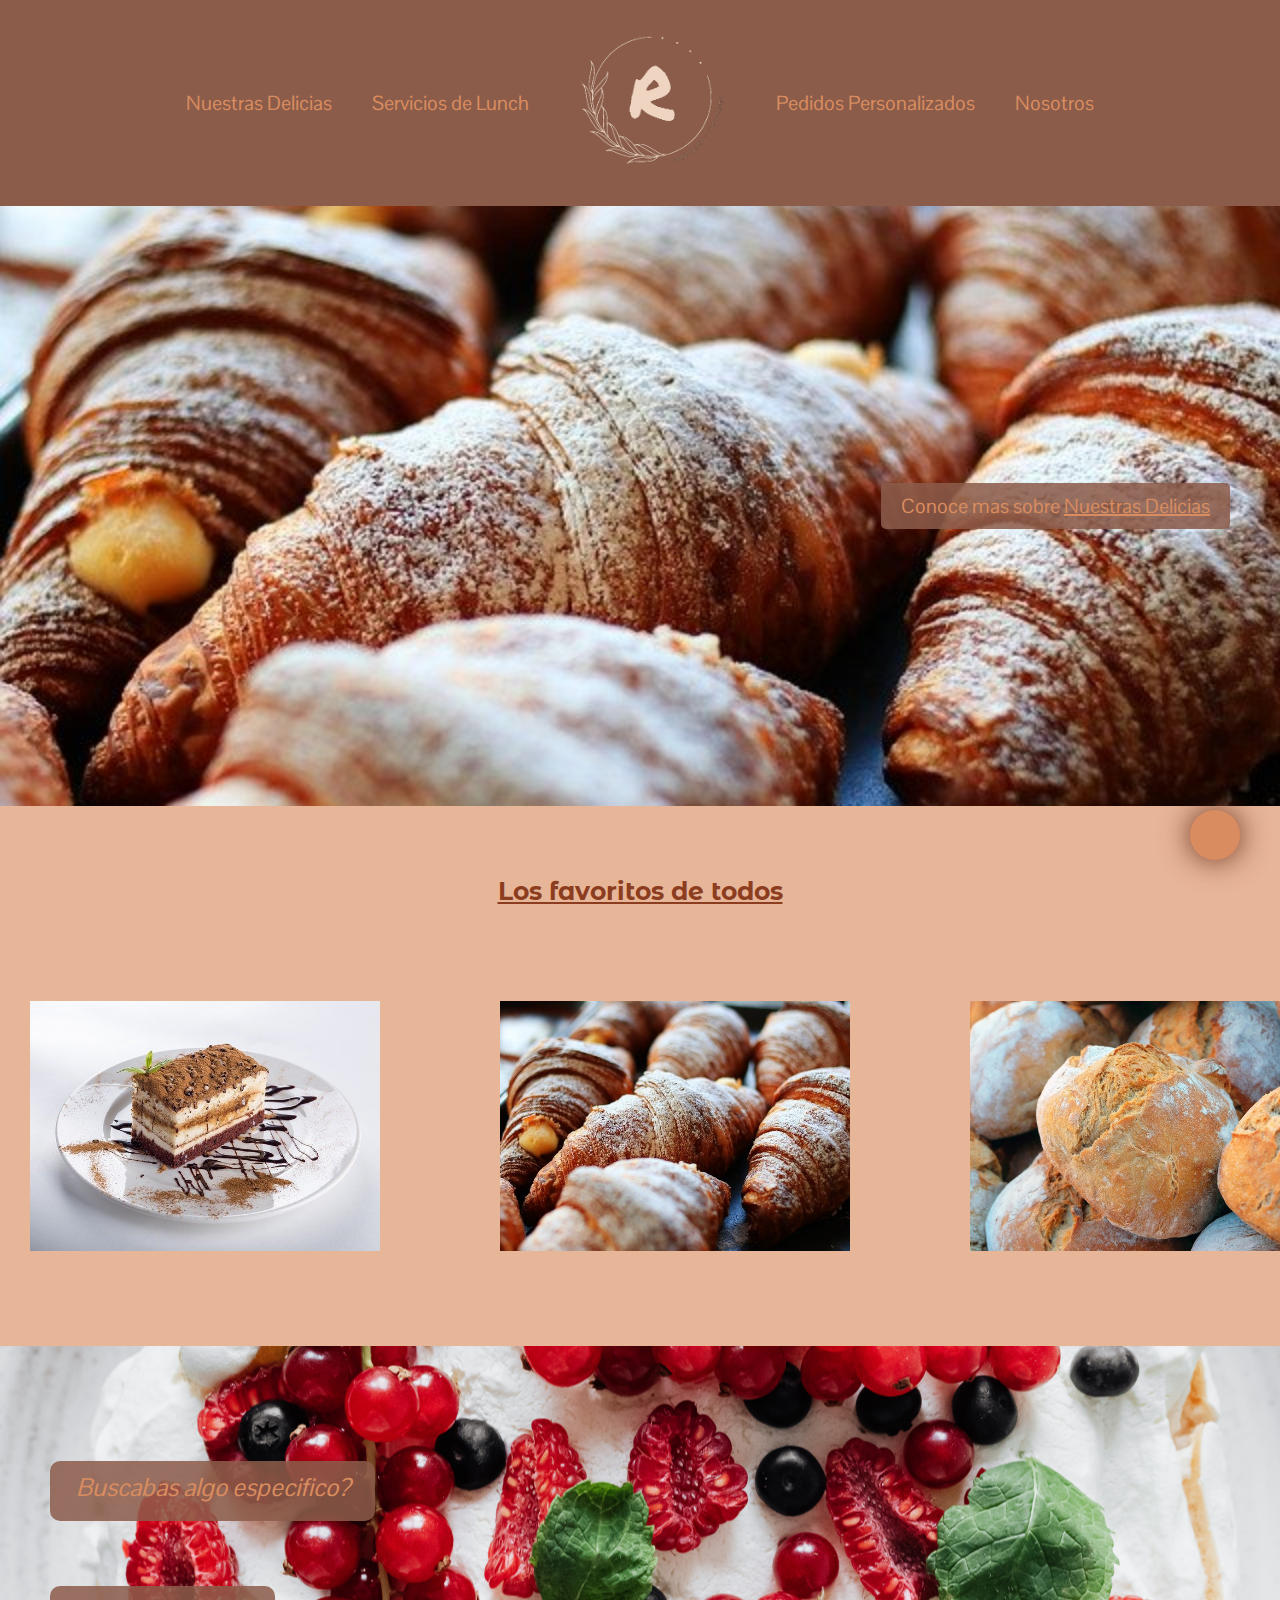
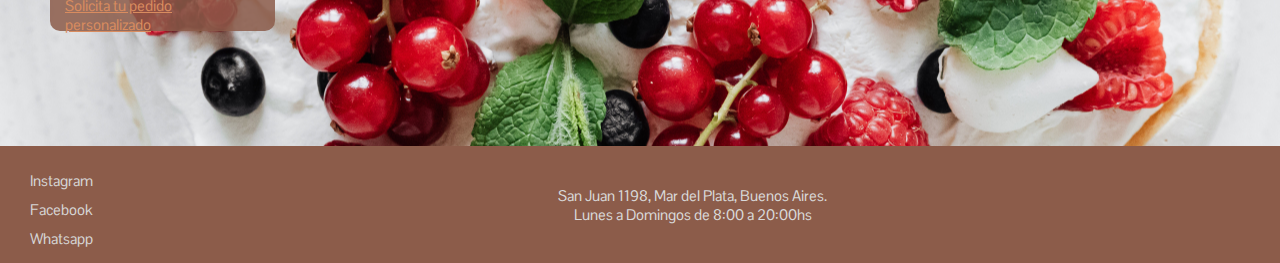
==== index.html @ c149c13a "mi primer commit" ====
<!DOCTYPE html>
<html lang="es">
<head>
    <meta charset="UTF-8">
    <meta http-equiv="X-UA-Compatible" content="IE=edge">
    <meta name="viewport" content="width=device-width, initial-scale=1.0">
    <link rel="stylesheet" href="https://cdnjs.cloudflare.com/ajax/libs/font-awesome/6.1.1/css/all.min.css" integrity="sha512-KfkfwYDsLkIlwQp6LFnl8zNdLGxu9YAA1QvwINks4PhcElQSvqcyVLLD9aMhXd13uQjoXtEKNosOWaZqXgel0g==" crossorigin="anonymous" referrerpolicy="no-referrer" />
    <link rel="stylesheet" href="./css/estilos.css">
    <link rel="preconnect" href="https://fonts.googleapis.com">
    <link rel="preconnect" href="https://fonts.gstatic.com" crossorigin>
    <link href="https://fonts.googleapis.com/css2?family=Montserrat+Alternates&family=Pontano+Sans&display=swap" rel="stylesheet">
    <title>Roletto</title>
</head>
<body>
    <header>
        <!--<p class="tipografia-style tipografia-size">Roletto</p>-->
        <nav class="nav1">
            <ul>
                <li><a href="./page/NuestrasDelicias.html">Nuestras Delicias</a></li>
                <li><a href="./page/Serviciolunch.html">Servicios de Lunch</a></li>
                <li><a href="./index.html"><img class="logo" src="./img/logo/logoCircular-sinfondo.png" alt="logo"></a></li>
                <li><a href="./page/PedidosPersonalizados.html">Pedidos Personalizados</a></li>
                <li><a href="./page/Nosotros.html">Nosotros</a> </li>
            </ul>
        </nav>
    </header>
    <main>
        <section class="sectionBannerIndex">
            <div>
                <p><a href="./page/NuestrasDelicias.html">Conoce mas sobre <span>Nuestras Delicias</span></a></p>
                <!--<img  class="imgPrincipal" src="./img/bread-gcaf859cfe_640.jpg" alt="pasteleria">-->
            </div>
        </section>
        <section>
            <h2 class="tipografia-style">Los favoritos de todos</h2>
            <div class="gridFavoritos">
            <img class="imagenFavoritosIndex" src="./img/tiramisu.jpg" alt="pasteleria">
            <img class="imagenFavoritosIndex" src="./img/crois.jpg" alt="pasteleria">
            <img class="imagenFavoritosIndex" src="./img/casero.jpg" alt="pasteleria">
            </div>
        </section>
        <section class="sectionBanner2-index">
            <p>Buscabas algo especifico?</p>
            <a href="./page/PedidosPersonalizados.html">Solicita tu pedido personalizado</a>
        </section>
    </main>
    <footer>
        <section class="redes">
            <ul>
                <li><i class="fa-brands fa-instagram"></i><a href="https://www.instagram.com/roletto.mdp/">Instagram</a></li>
                <li><i class="fa-brands fa-facebook"></i><a href="">Facebook</a></li>
                <li><i class="fa-brands fa-whatsapp"></i><a href="">Whatsapp</a></li>
            </ul>
        </section>
        <div class="footerDireccion">
            <p>San Juan 1198, Mar del Plata, Buenos Aires.<br> Lunes a Domingos de 8:00 a 20:00hs
            </p>
        </div>
        <!--<iframe
            src="https://www.google.com/maps/embed?pb=!1m18!1m12!1m3!1d786.1429693854278!2d-57.55978868236531!3d-37.98711939608124!2m3!1f0!2f0!3f0!3m2!1i1024!2i768!4f13.1!3m3!1m2!1s0x9584d9580628d759%3A0x34a50b6cce43a6e9!2sConfiteria%20Roletto!5e0!3m2!1ses!2sar!4v1650081886258!5m2!1ses!2sar"
            width="400" height="300" style="border:0;" allowfullscreen="" loading="lazy"
            referrerpolicy="no-referrer-when-downgrade">
        </iframe>-->
    </footer>
    <a href="#" class="subir"><i class="fa-solid fa-angles-up"></i></a>
</body>
</html>
---- css/estilos.css ----
/* 
tipografias
font-family: 'Montserrat Alternates', sans-serif; principal
font-family: 'Pontano Sans', sans-serif; secundaria
paleta de color
#F2C48D 
#D98C5F
#8C3D20
#8C5C4A
#D9D9D9
#63432b
banco de imagenes
*/

*{
    margin: 0%;
    padding: 0%;
    box-sizing: border-box;
}

html{
    scroll-behavior: smooth;
}

/*header css
1- posicionamientos
2- box model (margin border padding with height)
3- foont tamaños 
4- background-color color
*/

header{
    margin: 0px;
    width: 100%;
    /**border: 5px solid #8C5C4A;**/
    font-family: 'Pontano Sans', sans-serif;
    font-size: 20px;
    background-color: #f2c58dc1;
    /**background-image: url(../img/1c55540e77138fe446af08fc3f19ca3ff156f228.jpeg);
    background-size:cover;**/
}

nav{
padding: 5px;
background-color:#8C5C4A;
}
.nav1 ul{
    display: flex;
    justify-content: center;
    align-items: center;
    list-style: none;
    flex-wrap: wrap;
}
.nav1 ul li{
    padding: 20px;
}
.nav1 li a{
    text-decoration: none;
    color: #D98C5F;
}
.nav1 li a:hover{ 
    color: #d6d6d6;
}

.logo{
    padding: 10px;
    height: 150px;
}

/**.nav1 li{
    display: inline-block;
    list-style: none;
    margin-right: 45px;
    }
.nav1 a{
    text-decoration: none;
    text-transform: capitalize;
    color: #8C3D20;
}
.nav1 a:hover{
    color: #d6d6d6;
}
**/


/**main**/

main{
    height: 100%;
    width: 100%;
    font-family: 'Pontano Sans', sans-serif;
    color: #8C3D20;
    background-color: #d98c5fa4;    
}

.mainNosotros p{
    padding: 40px;
    text-align: center;
    font-size: 18px;
}
.mainPedidosPersonalizados{
    text-align: center;
    padding-bottom: 15px;
}
.mainPedidosPersonalizados p{
    font-size: 18px;
    padding: 25px;
}
.mainNuestrasDelicias{
    width: 100%;
    height: 100%;
}
.tipografia-style{
    font-family: 'Montserrat Alternates';
    color: #8C3D20;
    text-align: center;
    font-size: 25px;
    text-decoration:underline ;
    padding: 70px;
}
.tipografiaStylePedidosPersonalizados{
    font-size: 25px;
    text-align: center;
    font-family: 'Montserrat Alternates';
    color: #8C3D20;
    padding: 20px;
}
.mainPedidosPersonalizados p span{
    font-size: 15px;
}
.sectionBannerIndex{
    width: 100%;
    height: 600px;
    padding: 50px;
    background-image: url(../img/crois.jpg);
    background-size: cover;
    background-position: center;
    display: flex;
    justify-content: flex-end;
    align-items:center;
}
/**.sectionImg div{
    display:flex;
    flex-direction: row;
    justify-content: space-between;
}**/


.sectionBannerIndex span{
    text-decoration-line: underline;
}
.sectionBannerIndex a{
    height: 40px;
    width: 80px;
    padding: 10px 20px;
    border-radius: 5px;
    text-decoration: none;
    font-size: 20px;
    background-color: #8c5c4adb;
    color: #D98C5F;
}
.sectionBannerIndex a:hover{
    color: #8C3D20;
}
/**.imgPrincipal{
    width: 100%;
    height: 1000px;
}**/
.imagenFavoritosIndex{
    width: 400px;
    height: 300px;
    padding: 25px;
    margin-left: 70px;
}
.gridFavoritos{
    display: grid;
    grid-template-columns: 410px 410px 410px;
    grid-template-rows: 310px;
    display: flex;
    justify-content: center;
    padding-bottom:70px;
}
.imagenCentralNosotros{
    width: 600px;
    height: 500px;
    margin-left: 30%;
    padding-bottom: 50px;
}
.sectionBanner2-index{
    width: 100%;
    height: 400px;
    padding: 50px;
    background-image: url(/img/cakeFrutoRojo.jpg);
    background-size: cover;
    background-position: center;
    display: flex;
    flex-direction: column;
    justify-content: space-evenly;
    align-items:baseline;
}
.sectionBanner2-index p{
    height: 60px;
    width: 325px;
    padding: 10px 15px;
    border-radius: 10px;
    color: #D98C5F;
    background-color: #8c5c4adb;
    font-size: 25px;
    font-style: italic;
    text-align: center;
}
.sectionBanner2-index a{
    height: 45px;
    width: 225px;
    padding: 10px 15px;
    border-radius: 10px;
    font-size: 15px;
    background-color: #8c5c4adb;
    color: #D98C5F;
}
.sectionBanner2-index a:hover{
    color: #d9d9d9;
}
.section-nuestrasdelicias p{
    padding: 50px;
    text-align: center;
    font-size: 20px;
}
.section-nuestrasdelicias ul{
    padding-bottom: 40px;
    font-size: 17px;
    display: flex;
    flex-direction: row;
    justify-content: space-evenly;
    align-items: center;
    list-style: none;
    flex-wrap: wrap;
}
.section-nuestrasdelicias a{
    text-decoration: none;
    color: #d9d9d9;
}

.bannerNuestrasDelicias{
    width: 100%;
    height: 600px;
    padding: 15px;
    background-image: url(/img/selvaNegra.jpg);
    background-size: cover;
    background-position: center;
}
.imagenGaleriaNuestrasDelicias{
    width: 400px;
    height: 300px;
    padding: 15px;
    margin-left: 20px;
}
.gridNuestrasDeliciasGaleria{
    padding-bottom: 50px;
    display: grid;
    grid-template-columns: 410px 410px 410px;
    grid-template-rows: 310px;
    justify-content: center;
}

/**footer**/

footer{
    padding: 10px;
    min-height: 90px;
    width: 100%;
    font-family: 'Pontano Sans', sans-serif;
    font-size: 15px;
    background-color: #8c5c4a;
    display: flex;
    align-items: center;
}
.redes li{
    flex-direction: row;
    justify-content:flex-start;
    margin-top: 10px;
    margin-left: 15px;
    list-style: none;
}
.redes ul{
    padding: 5px;
}
footer a{
    text-decoration: none;
    text-transform: capitalize;
    color: #d6d6d6;
}
footer a:hover{
    color: #D98C5F;
}
.footerDireccion p{
    display: flex;
    justify-items: center;
    padding: 10px;
    color: #d9d9d9;
    text-align: center;
    padding-left: 460px;
}
.fa-brands{
    letter-spacing: 5px;
}
.subir{
    height: 50px;
    width: 50px;
    background-color:#D98C5F;
    color: #8C3D20;
    position: fixed;
    bottom: 40px;
    right: 40px;
    text-align: center;
    line-height: 50px;
    font-size: 25px;
    border-radius: 50%;
    box-shadow: 0 0 30px #672d18;
}

@media screen and (max-width:450px) {
    header {
        font-size: 10px;
        width: auto;
    }
    .logo {
        height: 60px;
    }
    .nav1 ul li {
        padding: 5px;
    }
    .sectionBannerIndex {
        height: 200px;
        padding: 10px;
    }
    .sectionBannerIndex a {
        height: 10px;
        width: 30px;
        padding: 5px 10px;
        font-size: 10px;
        border-radius: 10px;
    }
    .tipografia-style{
        font-size: 15px;
        padding: 10px;
    }
    .imagenFavoritosIndex{
        width: 230px;
        height: 190px;
        padding: 5px;
        margin-left: 10px;
    }
    .gridFavoritos{
        display: grid;
        grid-template-columns: 240px;
        grid-template-rows: 200px 200px 200px;
        justify-content: center;
    }
    .sectionBanner2-index{
        height: 200px;
        padding: 10px;
    }
    .sectionBanner2-index p{
        height: 25px;
        width: 190px;
        padding: 5px 10px;
        border-radius: 10px;
        font-size: 15px;
    }
    .sectionBanner2-index a{
        height: 30px;
        width: 160px;
        padding: 10px 15px;
        border-radius: 10px;
        font-size: 10px;
        background-color: #8c5c4adb;
        color: #D98C5F;
    }
    footer{
        padding: 5px;
        min-height: 50px;
        font-size: 10px;

    }
    .redes li{
        margin-top: 5px;
        margin-left: 10px;
    }
    .footerDireccion p{
        padding: 5px;
        padding-left: 70px;
    }
    .fa-brands{
        letter-spacing: 2px;
    }
    .subir{
        height: 25px;
        width: 25px;
        bottom: 25px;
        right: 25px;
        line-height: 30px;
        font-size: 10px;
        border-radius: 50%;
        box-shadow: 0 0 20px #672d18;
    }
    .bannerNuestrasDelicias{
        height: 200px;
        padding: 10px;
    }
    .section-nuestrasdelicias p{
        padding: 5px;
        font-size: 10px;
        text-align: center;
    }
    .section-nuestrasdelicias ul{
        padding: 5px;
        font-size: 10px;
    }
    .imagenGaleriaNuestrasDelicias{
        width: 230px;
        height: 190px;
        padding: 5px;
        margin-left: 5px;
    }
    .gridNuestrasDeliciasGaleria{
        display: grid;
        grid-template-columns: 240px;
        grid-template-rows: 200px 200px 200px;
        justify-content: center;
    }
}
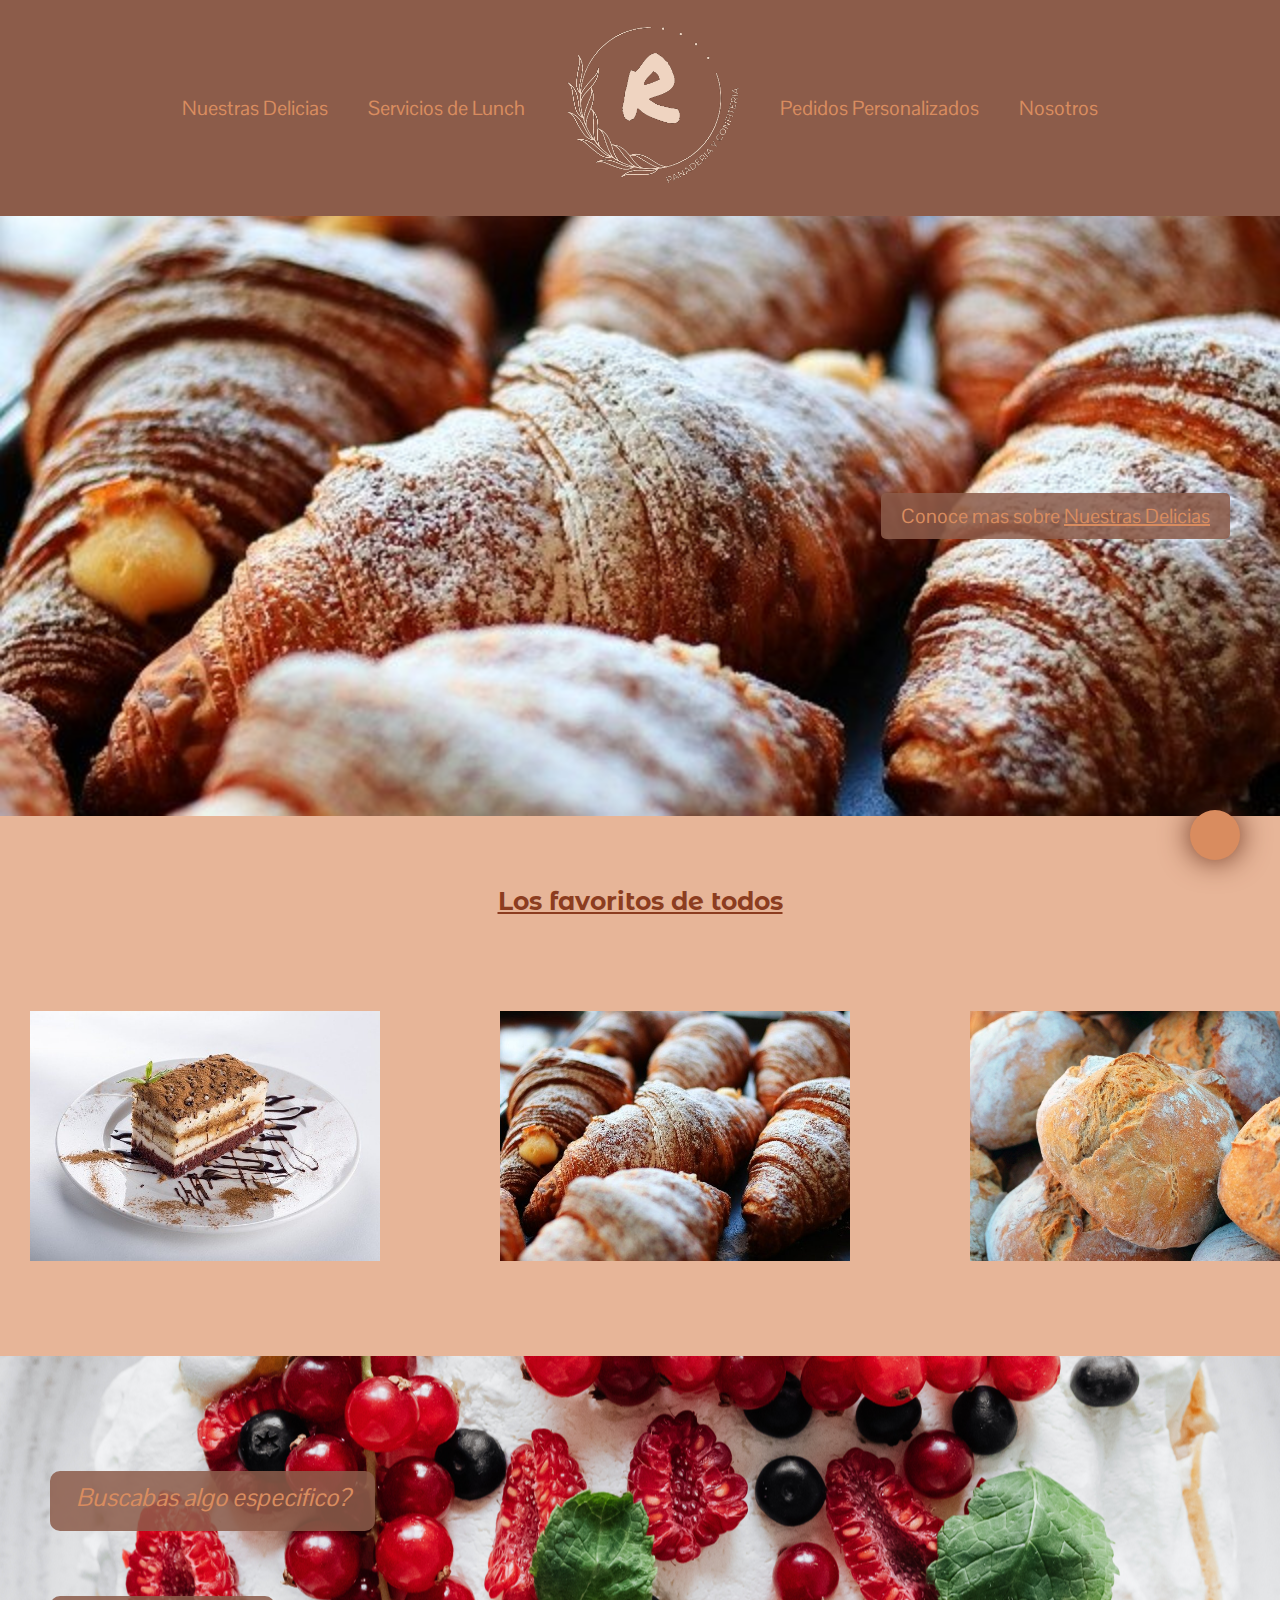
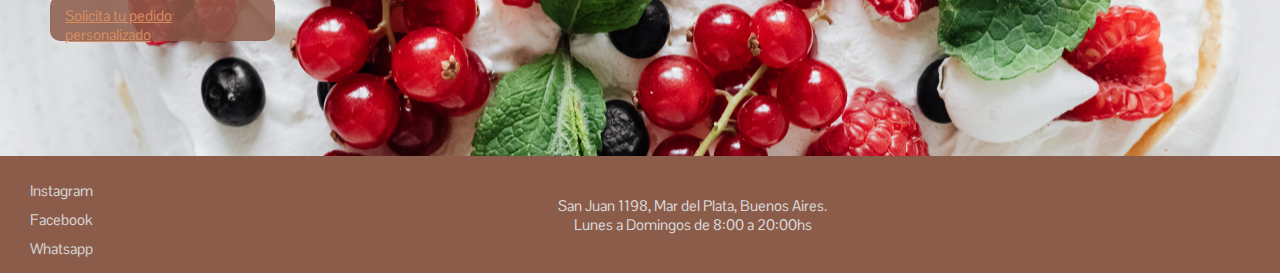
==== commit b8e79050: "cambiando logo" ====
--- a/index.html
+++ b/index.html
@@ -18,7 +18,7 @@
             <ul>
                 <li><a href="./page/NuestrasDelicias.html">Nuestras Delicias</a></li>
                 <li><a href="./page/Serviciolunch.html">Servicios de Lunch</a></li>
-                <li><a href="./index.html"><img class="logo" src="./img/logo/logoCircular-sinfondo.png" alt="logo"></a></li>
+                <li><a href="./index.html"><img class="logo" src="./img/logo/logoCircularSinFondo.png" alt="logo"></a></li>
                 <li><a href="./page/PedidosPersonalizados.html">Pedidos Personalizados</a></li>
                 <li><a href="./page/Nosotros.html">Nosotros</a> </li>
             </ul>
--- a/css/estilos.css
+++ b/css/estilos.css
@@ -28,7 +28,11 @@
 3- foont tamaños 
 4- background-color color
 */
-
+.fondo{
+    height: 90vh;
+    background-color: #8C5C4A;
+    background-image: linear-gradient( to top left , #8C5C4A , #D98C5F , #F2C48D );
+}
 header{
     margin: 0px;
     width: 100%;
@@ -63,8 +67,11 @@
 }
 
 .logo{
-    padding: 10px;
-    height: 150px;
+    height: 160px;
+}
+.logo:hover{
+    transition: all 2s;
+    transform: scale(2);
 }
 
 /**.nav1 li{
@@ -117,6 +124,10 @@
     font-size: 25px;
     text-decoration:underline ;
     padding: 70px;
+}
+.tipografia-style:hover{
+    transition: all 2s;
+    transform:scale(2);
 }
 .tipografiaStylePedidosPersonalizados{
     font-size: 25px;
@@ -162,6 +173,7 @@
 .sectionBannerIndex a:hover{
     color: #8C3D20;
 }
+
 /**.imgPrincipal{
     width: 100%;
     height: 1000px;
@@ -190,7 +202,7 @@
     width: 100%;
     height: 400px;
     padding: 50px;
-    background-image: url(/img/cakeFrutoRojo.jpg);
+    background-image: url(../img/cakeFrutoRojo.jpg);
     background-size: cover;
     background-position: center;
     display: flex;
@@ -245,7 +257,7 @@
     width: 100%;
     height: 600px;
     padding: 15px;
-    background-image: url(/img/selvaNegra.jpg);
+    background-image: url(../img/selvaNegra.jpg);
     background-size: cover;
     background-position: center;
 }
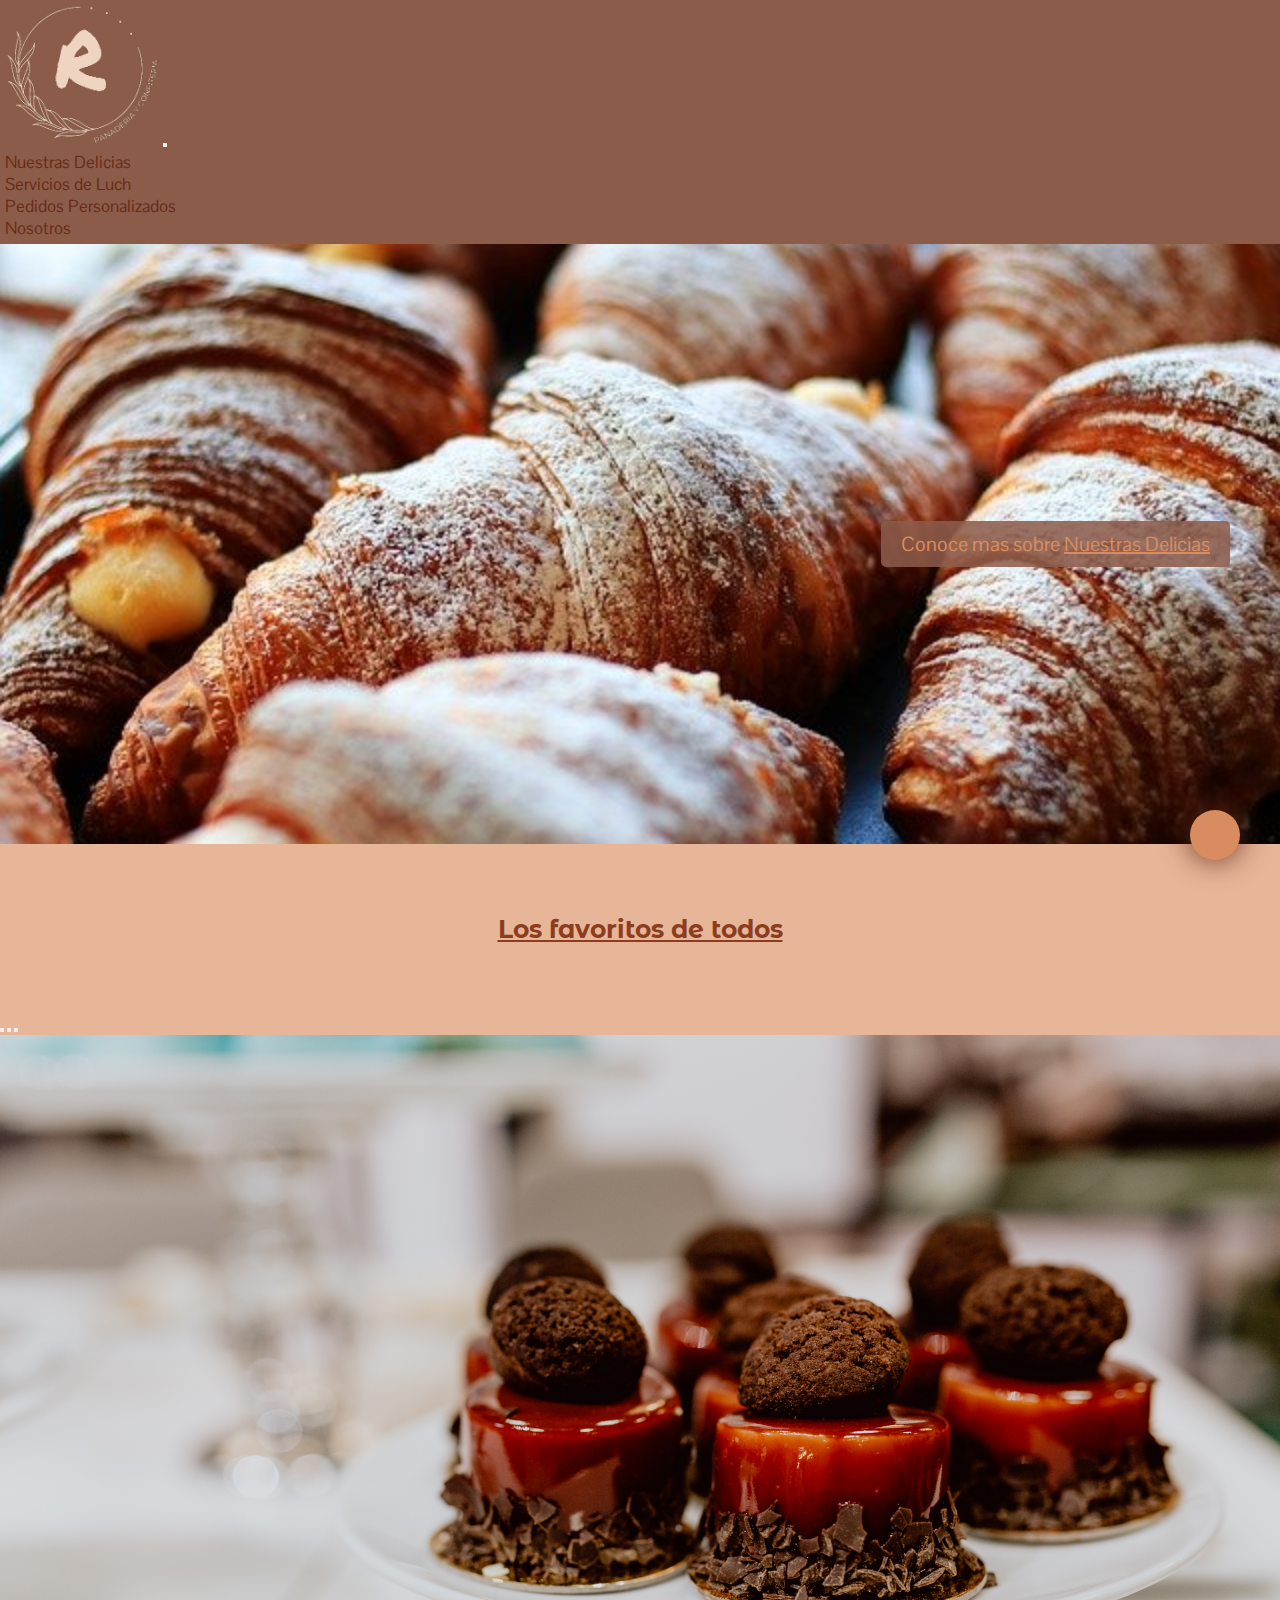
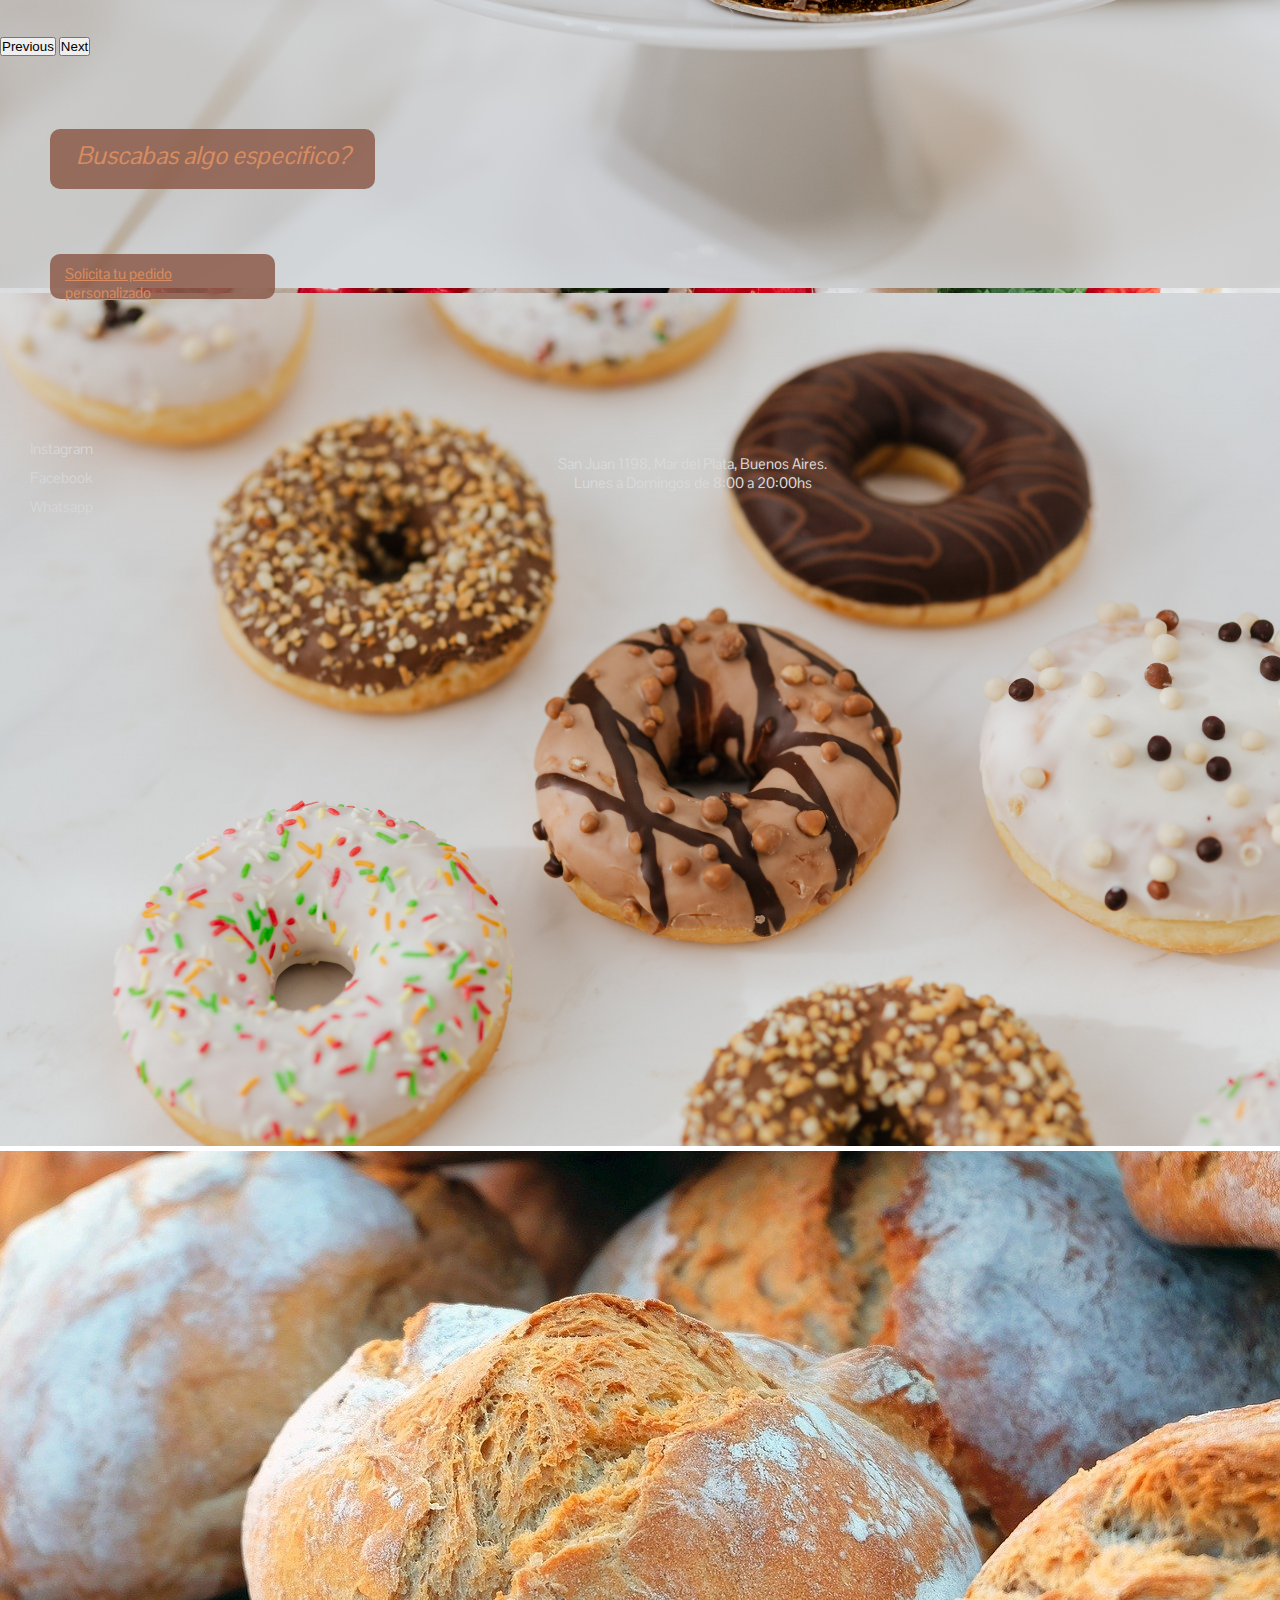
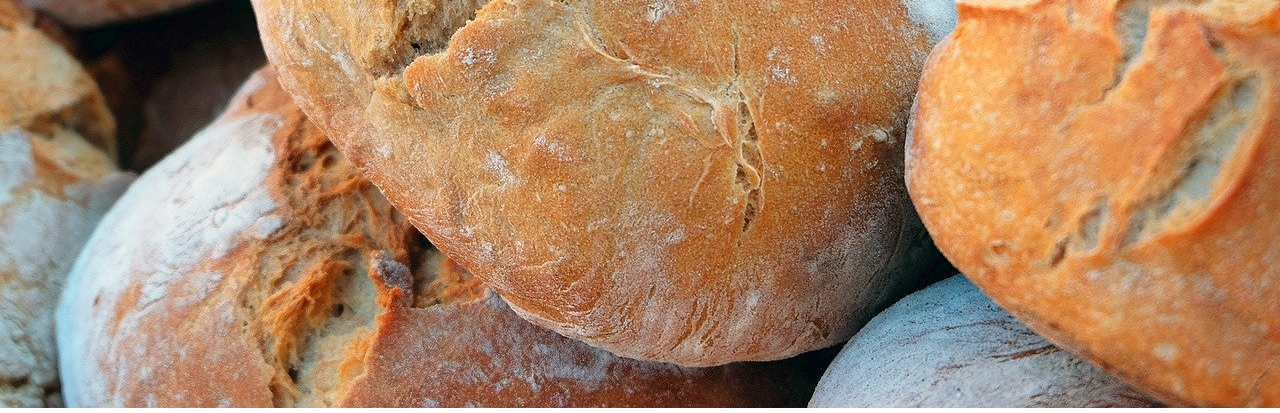
==== commit 46b09f0d: "agregando bootstrap" ====
--- a/index.html
+++ b/index.html
@@ -1,28 +1,67 @@
 <!DOCTYPE html>
 <html lang="es">
+
 <head>
     <meta charset="UTF-8">
     <meta http-equiv="X-UA-Compatible" content="IE=edge">
     <meta name="viewport" content="width=device-width, initial-scale=1.0">
-    <link rel="stylesheet" href="https://cdnjs.cloudflare.com/ajax/libs/font-awesome/6.1.1/css/all.min.css" integrity="sha512-KfkfwYDsLkIlwQp6LFnl8zNdLGxu9YAA1QvwINks4PhcElQSvqcyVLLD9aMhXd13uQjoXtEKNosOWaZqXgel0g==" crossorigin="anonymous" referrerpolicy="no-referrer" />
+    <link rel="stylesheet" href="https://cdnjs.cloudflare.com/ajax/libs/font-awesome/6.1.1/css/all.min.css"
+        integrity="sha512-KfkfwYDsLkIlwQp6LFnl8zNdLGxu9YAA1QvwINks4PhcElQSvqcyVLLD9aMhXd13uQjoXtEKNosOWaZqXgel0g=="
+        crossorigin="anonymous" referrerpolicy="no-referrer" />
     <link rel="stylesheet" href="./css/estilos.css">
     <link rel="preconnect" href="https://fonts.googleapis.com">
     <link rel="preconnect" href="https://fonts.gstatic.com" crossorigin>
-    <link href="https://fonts.googleapis.com/css2?family=Montserrat+Alternates&family=Pontano+Sans&display=swap" rel="stylesheet">
+    <link href="https://cdn.jsdelivr.net/npm/bootstrap@5.0.2/dist/css/bootstrap.min.css" rel="stylesheet"
+        integrity="sha384-EVSTQN3/azprG1Anm3QDgpJLIm9Nao0Yz1ztcQTwFspd3yD65VohhpuuCOmLASjC" crossorigin="anonymous">
+    <link href="https://fonts.googleapis.com/css2?family=Montserrat+Alternates&family=Pontano+Sans&display=swap"
+        rel="stylesheet">
+    <link rel="stylesheet" href="./css/estilos.css">
     <title>Roletto</title>
 </head>
+
 <body>
     <header>
         <!--<p class="tipografia-style tipografia-size">Roletto</p>-->
+        <!--comienza el NavBar-->
+        <nav class="navbar navbar-expand-lg navbar -light fondoNavBar">
+            <div class="container-fluid">
+                <a class="navbar-brand" href="/index.html"><img class="logo" src="./img/logo/logoCircularSinFondo.png"
+                        alt="logo"></a>
+                <button class="navbar-toggler" type="button" data-bs-toggle="collapse" data-bs-target="#navbarNav"
+                    aria-controls="navbarNav" aria-expanded="false" aria-label="Toggle navigation">
+                    <span class="navbar-toggler-icon"></span>
+                </button>
+                <div class="collapse navbar-collapse" id="navbarNav">
+                    <ul class="navbar-nav">
+                        <li class="nav-item">
+                            <a class="nav-link active" aria-current="page" href="./page/NuestrasDelicias.html">Nuestras
+                                Delicias</a>
+                        </li>
+                        <li class="nav-item">
+                            <a class="nav-link" href="./page/Serviciolunch.html">Servicios de Luch</a>
+                        </li>
+                        <li class="nav-item">
+                            <a class="nav-link" href="./page/PedidosPersonalizados.html">Pedidos Personalizados</a>
+                        </li>
+                        <li class="nav-item">
+                            <a class="nav-link" href="./page/Nosotros.html">Nosotros</a>
+                        </li>
+                    </ul>
+                </div>
+            </div>
+        </nav>
+        <!--termina el Navbar-->
+        <!-- nav sin bootstrap
         <nav class="nav1">
             <ul>
                 <li><a href="./page/NuestrasDelicias.html">Nuestras Delicias</a></li>
                 <li><a href="./page/Serviciolunch.html">Servicios de Lunch</a></li>
-                <li><a href="./index.html"><img class="logo" src="./img/logo/logoCircularSinFondo.png" alt="logo"></a></li>
+                <li><a href="./index.html"><img class="logo" src="./img/logo/logoCircularSinFondo.png" alt="logo"></a>
+                </li>
                 <li><a href="./page/PedidosPersonalizados.html">Pedidos Personalizados</a></li>
                 <li><a href="./page/Nosotros.html">Nosotros</a> </li>
             </ul>
-        </nav>
+        </nav> -->
     </header>
     <main>
         <section class="sectionBannerIndex">
@@ -31,14 +70,49 @@
                 <!--<img  class="imgPrincipal" src="./img/bread-gcaf859cfe_640.jpg" alt="pasteleria">-->
             </div>
         </section>
+        <!--inicio de carrusel-->
+        <h2 class="tipografia-style">Los favoritos de todos</h2>
+        <div id="carouselExampleIndicators" class="carousel slide tamañocarousel" data-bs-ride="carousel">
+            <div class="carousel-indicators">
+                <button type="button" data-bs-target="#carouselExampleIndicators" data-bs-slide-to="0" class="active"
+                    aria-current="true" aria-label="Slide 1"></button>
+                <button type="button" data-bs-target="#carouselExampleIndicators" data-bs-slide-to="1"
+                    aria-label="Slide 2"></button>
+                <button type="button" data-bs-target="#carouselExampleIndicators" data-bs-slide-to="2"
+                    aria-label="Slide 3"></button>
+            </div>
+            <div class="carousel-inner tamañocarousel">
+                <div class="carousel-item active">
+                    <img src="./img/selvaNegra.jpg" class="d-block w-100" alt="tiramisu">
+                </div>
+                <div class="carousel-item">
+                    <img src="./img/donas.jpg" class="d-block w-100" alt="crois">
+                </div>
+                <div class="carousel-item">
+                    <img src="./img/casero.jpg" class="d-block w-100" alt="pan">
+                </div>
+            </div>
+            <button class="carousel-control-prev" type="button" data-bs-target="#carouselExampleIndicators"
+                data-bs-slide="prev">
+                <span class="carousel-control-prev-icon" aria-hidden="true"></span>
+                <span class="visually-hidden">Previous</span>
+            </button>
+            <button class="carousel-control-next" type="button" data-bs-target="#carouselExampleIndicators"
+                data-bs-slide="next">
+                <span class="carousel-control-next-icon" aria-hidden="true"></span>
+                <span class="visually-hidden">Next</span>
+            </button>
+        </div>
+        <!--fin del carrusel-->
+
+        <!--galeria de fotos
         <section>
-            <h2 class="tipografia-style">Los favoritos de todos</h2>
             <div class="gridFavoritos">
-            <img class="imagenFavoritosIndex" src="./img/tiramisu.jpg" alt="pasteleria">
-            <img class="imagenFavoritosIndex" src="./img/crois.jpg" alt="pasteleria">
-            <img class="imagenFavoritosIndex" src="./img/casero.jpg" alt="pasteleria">
+                <img class="imagenFavoritosIndex" src="./img/tiramisu.jpg" alt="pasteleria">
+                <img class="imagenFavoritosIndex" src="./img/crois.jpg" alt="pasteleria">
+                <img class="imagenFavoritosIndex" src="./img/casero.jpg" alt="pasteleria">
             </div>
-        </section>
+        </section>-->
         <section class="sectionBanner2-index">
             <p>Buscabas algo especifico?</p>
             <a href="./page/PedidosPersonalizados.html">Solicita tu pedido personalizado</a>
@@ -47,7 +121,8 @@
     <footer>
         <section class="redes">
             <ul>
-                <li><i class="fa-brands fa-instagram"></i><a href="https://www.instagram.com/roletto.mdp/">Instagram</a></li>
+                <li><i class="fa-brands fa-instagram"></i><a href="https://www.instagram.com/roletto.mdp/">Instagram</a>
+                </li>
                 <li><i class="fa-brands fa-facebook"></i><a href="">Facebook</a></li>
                 <li><i class="fa-brands fa-whatsapp"></i><a href="">Whatsapp</a></li>
             </ul>
@@ -63,5 +138,9 @@
         </iframe>-->
     </footer>
     <a href="#" class="subir"><i class="fa-solid fa-angles-up"></i></a>
+    <script src="https://cdn.jsdelivr.net/npm/bootstrap@5.0.2/dist/js/bootstrap.bundle.min.js"
+        integrity="sha384-MrcW6ZMFYlzcLA8Nl+NtUVF0sA7MsXsP1UyJoMp4YLEuNSfAP+JcXn/tWtIaxVXM" crossorigin="anonymous">
+    </script>
 </body>
+
 </html>--- a/css/estilos.css
+++ b/css/estilos.css
@@ -48,6 +48,29 @@
 padding: 5px;
 background-color:#8C5C4A;
 }
+/*Personizando NavBar bootstrap*/
+
+.fondoNavBar{
+    background-color: #8C5C4A;
+}
+.navbar-nav li{
+    font-size: 17px;
+}
+.navbar-nav li a{
+    text-decoration: none;
+    color: #672d18;
+}
+.navbar-nav a:hover{
+    color: #d6d6d6;
+}
+/*carousel*/
+.tamañocarousel{
+    height: 600px;
+    width: 900px;
+    justify-content: center;
+}
+
+
 .nav1 ul{
     display: flex;
     justify-content: center;
@@ -67,7 +90,7 @@
 }
 
 .logo{
-    height: 160px;
+    height: 140px;
 }
 .logo:hover{
     transition: all 2s;
--- a/css/estilos.css
+++ b/css/estilos.css
@@ -48,6 +48,29 @@
 padding: 5px;
 background-color:#8C5C4A;
 }
+/*Personizando NavBar bootstrap*/
+
+.fondoNavBar{
+    background-color: #8C5C4A;
+}
+.navbar-nav li{
+    font-size: 17px;
+}
+.navbar-nav li a{
+    text-decoration: none;
+    color: #672d18;
+}
+.navbar-nav a:hover{
+    color: #d6d6d6;
+}
+/*carousel*/
+.tamañocarousel{
+    height: 600px;
+    width: 900px;
+    justify-content: center;
+}
+
+
 .nav1 ul{
     display: flex;
     justify-content: center;
@@ -67,7 +90,7 @@
 }
 
 .logo{
-    height: 160px;
+    height: 140px;
 }
 .logo:hover{
     transition: all 2s;
